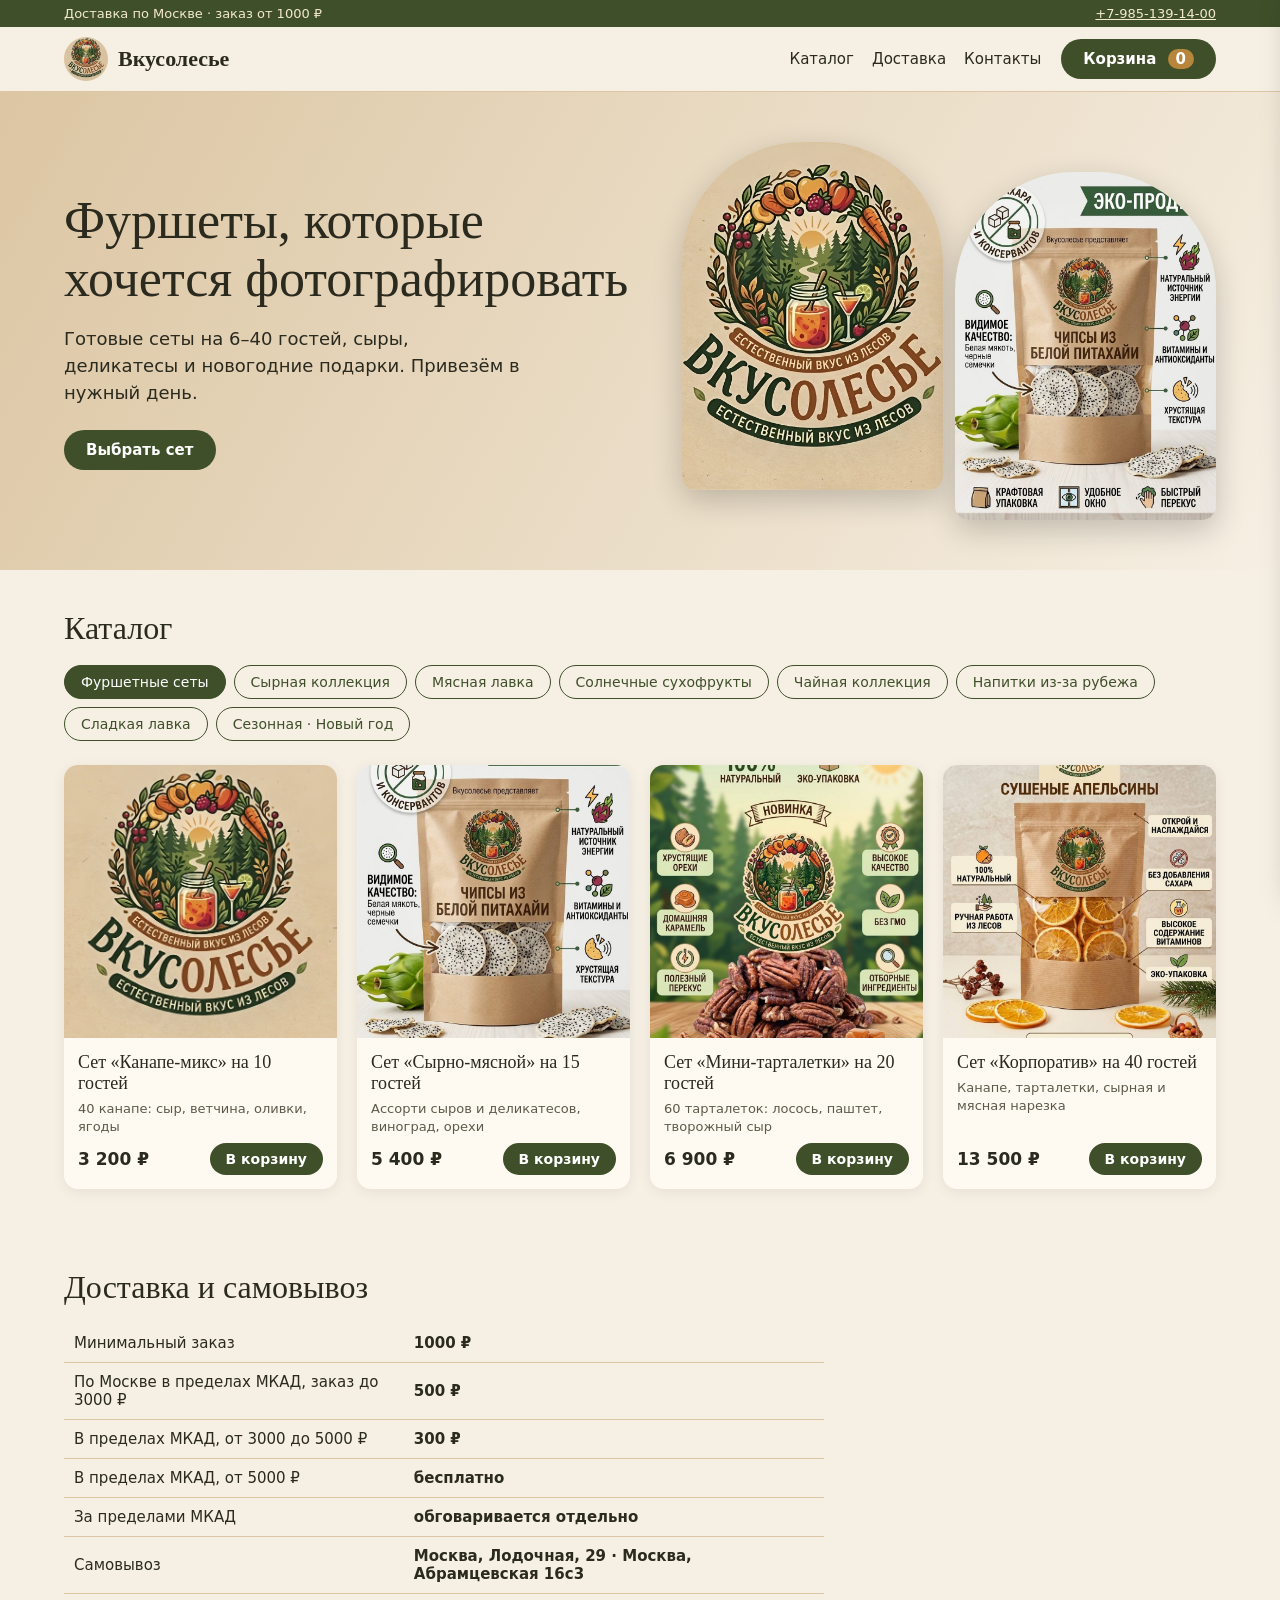
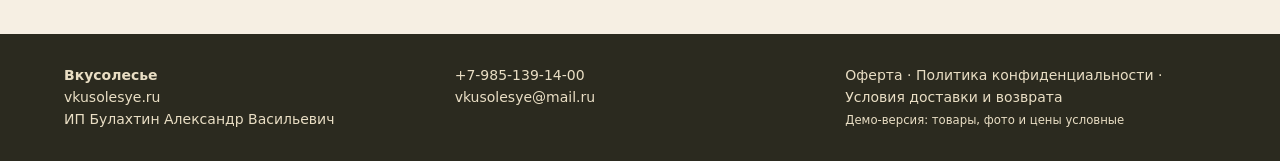
==== index.html @ ed5d7e38 "Демо: Вкусолесье" ====
<!doctype html>
<html lang="ru">
<head>
<meta charset="utf-8">
<meta name="viewport" content="width=device-width,initial-scale=1">
<title>Вкусолесье — фуршетные сеты, сыры, деликатесы в Москве</title>
<meta name="description" content="Фуршетные сеты, сырная и мясная лавка, сухофрукты, чай, сладости и новогодняя коллекция. Доставка по Москве.">
<link rel="stylesheet" href="style.css">
</head>
<body>
<div class="topbar"><span>Доставка по Москве · заказ от 1000 ₽</span><a href="tel:+79851391400">+7-985-139-14-00</a></div>
<header class="head">
  <a class="brand" href="#"><img src="img/logo.jpg" alt="Вкусолесье"><b>Вкусолесье</b></a>
  <nav class="nav"><a href="#catalog">Каталог</a><a href="#delivery">Доставка</a><a href="#contacts">Контакты</a></nav>
  <button class="cartbtn" id="openCart">Корзина <i id="cnt">0</i></button>
</header>
<section class="hero">
  <div><h1>Фуршеты, которые<br>хочется фотографировать</h1>
  <p>Готовые сеты на 6–40 гостей, сыры, деликатесы и новогодние подарки. Привезём в нужный день.</p>
  <a class="btn" href="#catalog">Выбрать сет</a></div>
  <div class="heroimgs"><img src="img/ref1.jpg" alt=""><img src="img/ref2.jpg" alt=""></div>
</section>
<main id="catalog">
  <h2>Каталог</h2>
  <div class="tabs" id="tabs"></div>
  <div class="grid" id="grid"></div>
</main>
<section id="delivery" class="info">
  <h2>Доставка и самовывоз</h2>
  <table>
   <tr><td>Минимальный заказ</td><td>1000 ₽</td></tr>
   <tr><td>По Москве в пределах МКАД, заказ до 3000 ₽</td><td>500 ₽</td></tr>
   <tr><td>В пределах МКАД, от 3000 до 5000 ₽</td><td>300 ₽</td></tr>
   <tr><td>В пределах МКАД, от 5000 ₽</td><td>бесплатно</td></tr>
   <tr><td>За пределами МКАД</td><td>обговаривается отдельно</td></tr>
   <tr><td>Самовывоз</td><td>Москва, Лодочная, 29 · Москва, Абрамцевская 16с3</td></tr>
  </table>
</section>
<footer id="contacts">
  <div><b>Вкусолесье</b><br>vkusolesye.ru<br>ИП Булахтин Александр Васильевич</div>
  <div>+7-985-139-14-00<br>vkusolesye@mail.ru</div>
  <div>Оферта · Политика конфиденциальности · Условия доставки и возврата<br><small>Демо-версия: товары, фото и цены условные</small></div>
</footer>

<aside class="drawer" id="drawer">
  <div class="dh"><h3>Корзина</h3><button id="closeCart">×</button></div>
  <div id="lines"></div>
  <div id="sum"></div>
  <button class="btn full" id="toCheckout">Оформить заказ</button>
</aside>
<div class="modal" id="modal"><form id="form" class="mbox">
  <h3>Оформление заказа</h3>
  <label>Имя<input name="name" required></label>
  <label>Телефон<input name="phone" required placeholder="+7"></label>
  <label>Способ получения<select name="mode" id="mode">
    <option value="msk">Доставка по Москве (в пределах МКАД)</option>
    <option value="out">Доставка за МКАД (стоимость обговаривается)</option>
    <option value="p1">Самовывоз: Москва, Лодочная, 29</option>
    <option value="p2">Самовывоз: Москва, Абрамцевская 16с3</option></select></label>
  <label id="addrw">Адрес доставки<input name="addr"></label>
  <label>Комментарий<textarea name="comment" rows="2"></textarea></label>
  <fieldset><legend>Оплата</legend>
    <label class="r"><input type="radio" name="pay" value="card" checked> Картой онлайн</label>
    <label class="r"><input type="radio" name="pay" value="sbp"> СБП</label>
    <label class="r"><input type="radio" name="pay" value="cash"> Наличными при получении</label>
    <div id="cardbox"><input placeholder="Номер карты" inputmode="numeric"><div class="two"><input placeholder="ММ/ГГ"><input placeholder="CVC"></div></div>
  </fieldset>
  <div id="msum"></div>
  <p id="err" class="err"></p>
  <div class="two"><button type="button" class="btn ghost" id="mclose">Назад</button><button class="btn">Подтвердить заказ</button></div>
  <small>Демо: оплата и отправка заявки на vkusolesye@mail.ru — заглушки.</small>
</form></div>
<div class="toast" id="toast"></div>
<script src="app.js"></script>
</body>
</html>
---- style.css ----
:root{--bg:#f6efe3;--sand:#dcc6a3;--green:#3f4f2a;--dark:#2b2a1f;--gold:#b8863b;--w:#fffaf1}
*{box-sizing:border-box}body{margin:0;font-family:Georgia,"Times New Roman",serif;background:var(--bg);color:var(--dark)}
a{color:inherit}h1,h2,h3{font-weight:normal;margin:0}
.topbar{background:var(--green);color:#f3e8d0;display:flex;justify-content:space-between;padding:6px 5vw;font:13px system-ui}
.head{position:sticky;top:0;z-index:5;background:var(--bg);display:flex;align-items:center;gap:20px;padding:10px 5vw;border-bottom:1px solid var(--sand)}
.brand{display:flex;align-items:center;gap:10px;text-decoration:none;font-size:22px}.brand img{width:44px;height:44px;border-radius:50%;object-fit:cover}
.nav{margin-left:auto;display:flex;gap:18px;font:15px system-ui}.nav a{text-decoration:none}
.cartbtn,.btn{font:600 15px system-ui;background:var(--green);color:#fff;border:0;border-radius:24px;padding:11px 22px;cursor:pointer;text-decoration:none;display:inline-block;text-align:center}
.cartbtn i{font-style:normal;background:var(--gold);border-radius:12px;padding:1px 8px;margin-left:6px}
.btn.ghost{background:transparent;color:var(--green);border:1px solid var(--green)}.btn.full{width:100%}
.hero{display:grid;grid-template-columns:1.1fr 1fr;gap:30px;align-items:center;padding:50px 5vw;background:linear-gradient(120deg,var(--sand),var(--bg))}
.hero h1{font-size:clamp(30px,4.5vw,52px);line-height:1.1}.hero p{font:18px/1.5 system-ui;max-width:460px;margin:18px 0 24px}
.heroimgs{display:grid;grid-template-columns:1fr 1fr;gap:12px}.heroimgs img{width:100%;aspect-ratio:3/4;object-fit:cover;border-radius:120px 120px 14px 14px;box-shadow:0 10px 30px #0003}
.heroimgs img+img{margin-top:30px}
main,.info{padding:40px 5vw}h2{font-size:32px;margin-bottom:18px}
.tabs{display:flex;gap:8px;flex-wrap:wrap;margin-bottom:24px}
.tabs button{font:14px system-ui;border:1px solid var(--green);background:none;color:var(--green);border-radius:20px;padding:8px 16px;cursor:pointer}
.tabs button.on{background:var(--green);color:#fff}
.grid{display:grid;grid-template-columns:repeat(auto-fill,minmax(230px,1fr));gap:20px}
.card{background:var(--w);border-radius:14px;overflow:hidden;box-shadow:0 3px 14px #0001;display:flex;flex-direction:column}
.card img{width:100%;aspect-ratio:1;object-fit:cover}.card .b{padding:14px;display:flex;flex-direction:column;gap:6px;flex:1}
.card h3{font-size:18px}.card p{font:13px/1.4 system-ui;color:#5b5a4a;margin:0;flex:1}
.card .row{display:flex;justify-content:space-between;align-items:center;font:600 17px system-ui}
.card .btn{padding:8px 16px;font-size:14px}.tag{font:12px system-ui;color:var(--gold)}
.info table{border-collapse:collapse;width:100%;max-width:760px;font:15px system-ui}.info td{padding:10px;border-bottom:1px solid var(--sand)}.info td:last-child{font-weight:600}
footer{background:var(--dark);color:#e9dec4;display:grid;grid-template-columns:repeat(auto-fit,minmax(220px,1fr));gap:20px;padding:30px 5vw;font:14px/1.6 system-ui}
.drawer{position:fixed;top:0;right:0;height:100%;width:min(420px,100%);background:var(--w);box-shadow:-8px 0 30px #0004;transform:translateX(105%);transition:.3s;z-index:20;padding:18px;display:flex;flex-direction:column;font-family:system-ui}
.drawer.open{transform:none}.dh{display:flex;justify-content:space-between}.dh button{font-size:28px;background:none;border:0;cursor:pointer}
#lines{flex:1;overflow:auto}.line{border-bottom:1px solid var(--sand);padding:10px 0;font-size:14px}
.line .t{display:flex;justify-content:space-between;gap:8px}.line .q button{width:26px;height:26px;border-radius:50%;border:1px solid var(--green);background:none;cursor:pointer}
.line label{display:block;margin-top:6px;font-size:12px;color:#5b5a4a}.line input{margin-left:6px}
#sum,#msum{padding:10px 0;font-size:14px;line-height:1.7}#sum b,#msum b{font-size:17px}
.modal{position:fixed;inset:0;background:#0007;display:none;align-items:center;justify-content:center;z-index:30;padding:10px}.modal.open{display:flex}
.mbox{background:var(--w);border-radius:14px;padding:22px;width:min(480px,100%);max-height:94vh;overflow:auto;font:14px system-ui;display:flex;flex-direction:column;gap:10px}
.mbox h3{font:24px Georgia,serif}.mbox label{display:flex;flex-direction:column;gap:4px}.mbox label.r{flex-direction:row;gap:8px}
.mbox input:not([type=radio]),.mbox select,.mbox textarea{padding:9px;border:1px solid var(--sand);border-radius:8px;font:inherit}
.two{display:grid;grid-template-columns:1fr 1fr;gap:8px}#cardbox{display:flex;flex-direction:column;gap:8px;margin-top:8px}
fieldset{border:1px solid var(--sand);border-radius:8px}.err{color:#b3261e;margin:0;min-height:1em}
.toast{position:fixed;left:50%;bottom:24px;transform:translate(-50%,80px);background:var(--dark);color:#fff;padding:12px 22px;border-radius:24px;font:14px system-ui;transition:.3s;z-index:40;opacity:0}.toast.show{transform:translate(-50%,0);opacity:1}
@media(max-width:700px){.hero{grid-template-columns:1fr}.nav{display:none}.cartbtn{margin-left:auto}.topbar span{display:none}}
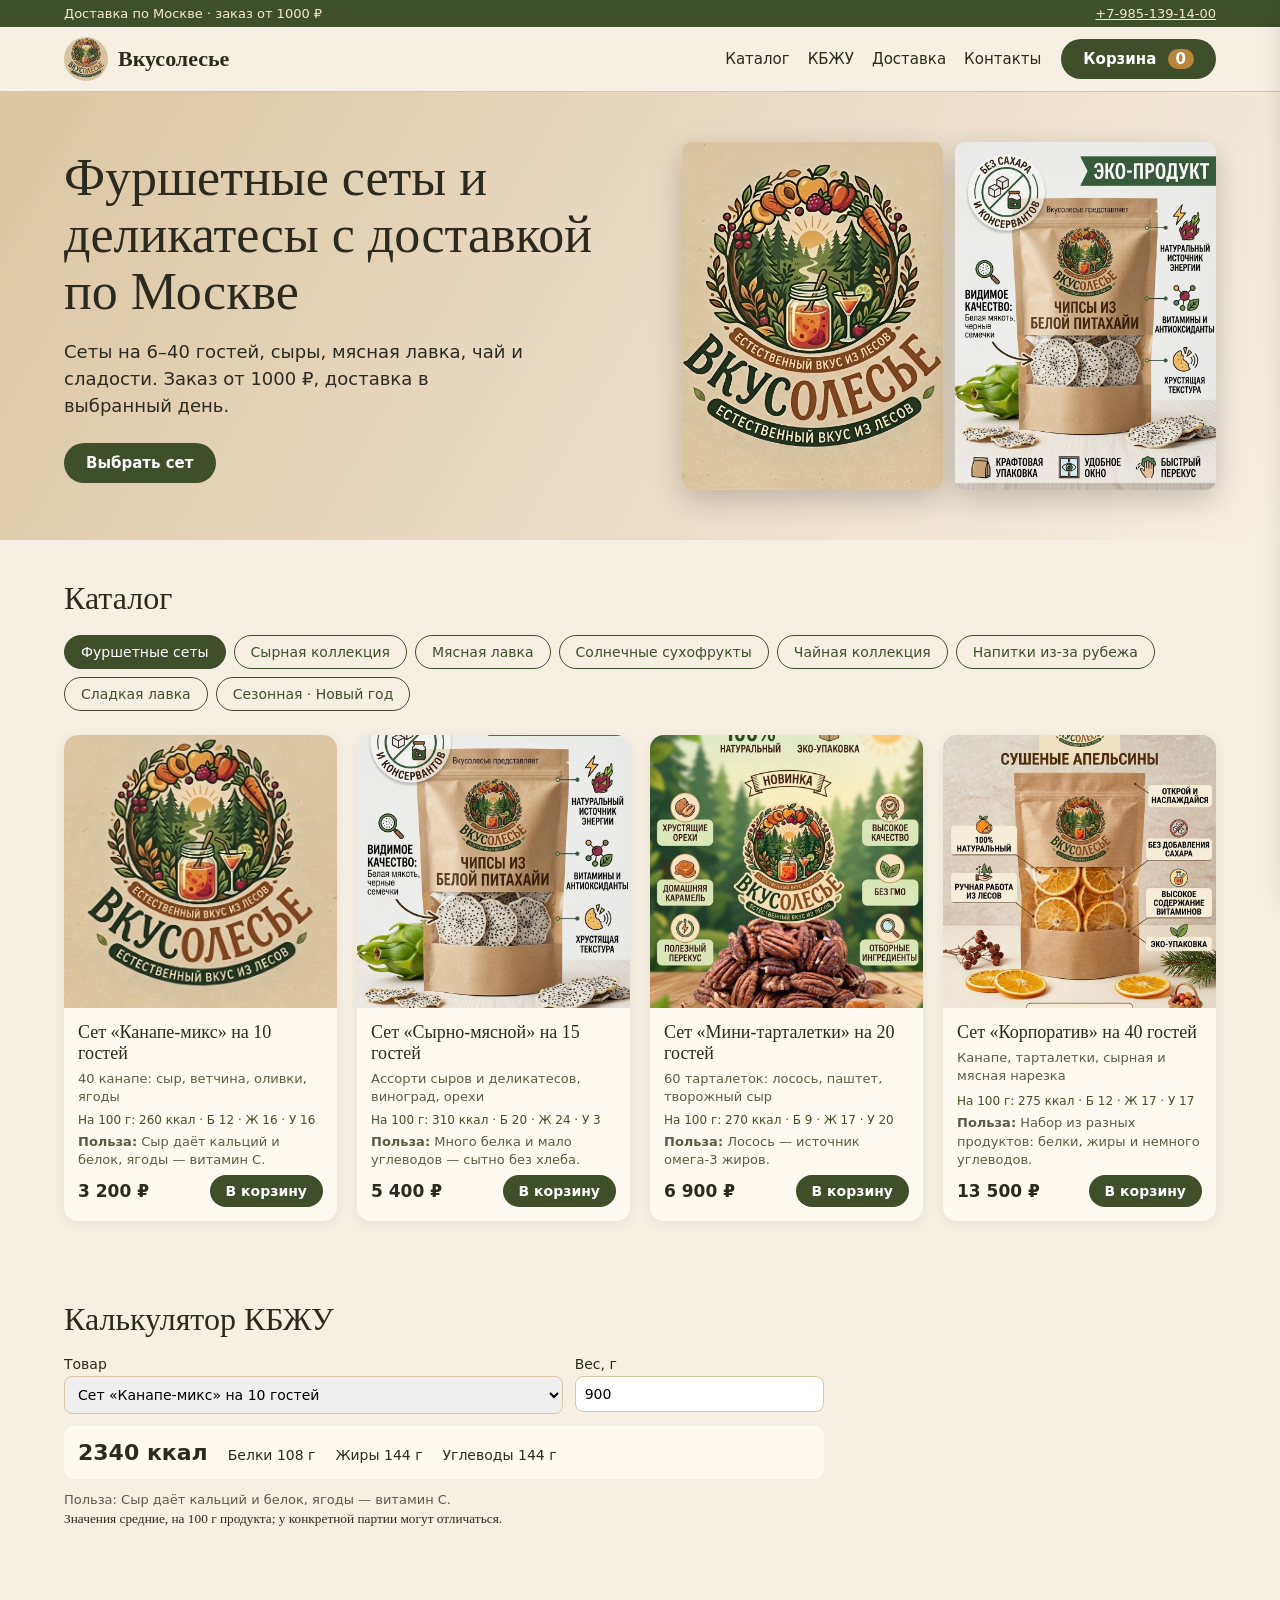
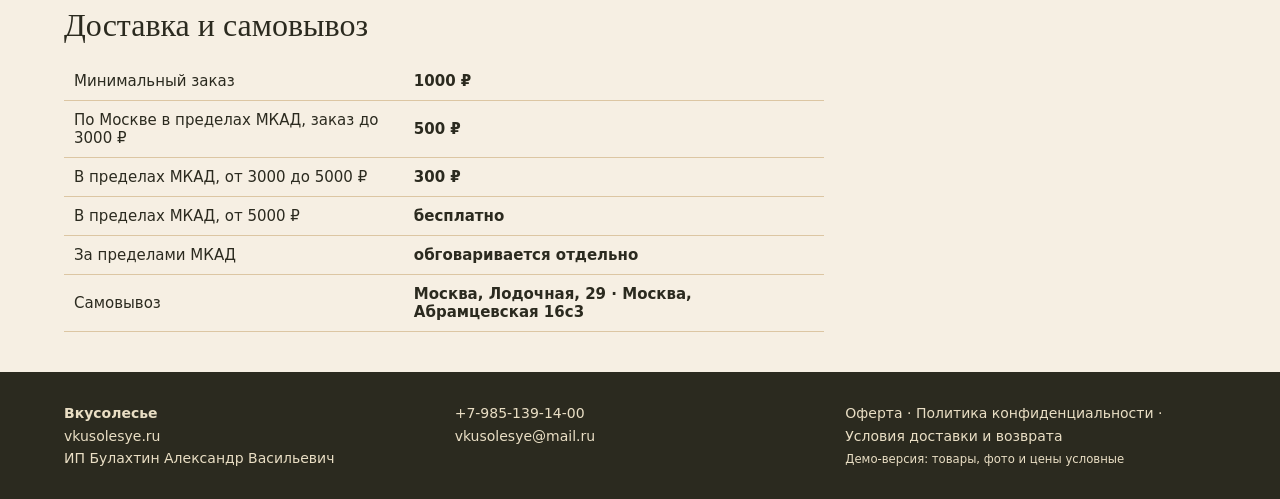
==== commit 0cfafdf0: "КБЖУ, польза, упрощены тексты" ====
--- a/index.html
+++ b/index.html
@@ -11,12 +11,12 @@
 <div class="topbar"><span>Доставка по Москве · заказ от 1000 ₽</span><a href="tel:+79851391400">+7-985-139-14-00</a></div>
 <header class="head">
   <a class="brand" href="#"><img src="img/logo.jpg" alt="Вкусолесье"><b>Вкусолесье</b></a>
-  <nav class="nav"><a href="#catalog">Каталог</a><a href="#delivery">Доставка</a><a href="#contacts">Контакты</a></nav>
+  <nav class="nav"><a href="#catalog">Каталог</a><a href="#calc">КБЖУ</a><a href="#delivery">Доставка</a><a href="#contacts">Контакты</a></nav>
   <button class="cartbtn" id="openCart">Корзина <i id="cnt">0</i></button>
 </header>
 <section class="hero">
-  <div><h1>Фуршеты, которые<br>хочется фотографировать</h1>
-  <p>Готовые сеты на 6–40 гостей, сыры, деликатесы и новогодние подарки. Привезём в нужный день.</p>
+  <div><h1>Фуршетные сеты и деликатесы с доставкой по Москве</h1>
+  <p>Сеты на 6–40 гостей, сыры, мясная лавка, чай и сладости. Заказ от 1000 ₽, доставка в выбранный день.</p>
   <a class="btn" href="#catalog">Выбрать сет</a></div>
   <div class="heroimgs"><img src="img/ref1.jpg" alt=""><img src="img/ref2.jpg" alt=""></div>
 </section>
@@ -25,6 +25,16 @@
   <div class="tabs" id="tabs"></div>
   <div class="grid" id="grid"></div>
 </main>
+<section id="calc" class="info">
+  <h2>Калькулятор КБЖУ</h2>
+  <div class="calc">
+    <label>Товар<select id="cprod"></select></label>
+    <label>Вес, г<input id="cg" type="number" min="1" value="100"></label>
+    <div id="cres" class="cres"></div>
+    <div id="cgood" class="good"></div>
+  </div>
+  <small>Значения средние, на 100 г продукта; у конкретной партии могут отличаться.</small>
+</section>
 <section id="delivery" class="info">
   <h2>Доставка и самовывоз</h2>
   <table>
--- a/style.css
+++ b/style.css
@@ -10,8 +10,8 @@
 .btn.ghost{background:transparent;color:var(--green);border:1px solid var(--green)}.btn.full{width:100%}
 .hero{display:grid;grid-template-columns:1.1fr 1fr;gap:30px;align-items:center;padding:50px 5vw;background:linear-gradient(120deg,var(--sand),var(--bg))}
 .hero h1{font-size:clamp(30px,4.5vw,52px);line-height:1.1}.hero p{font:18px/1.5 system-ui;max-width:460px;margin:18px 0 24px}
-.heroimgs{display:grid;grid-template-columns:1fr 1fr;gap:12px}.heroimgs img{width:100%;aspect-ratio:3/4;object-fit:cover;border-radius:120px 120px 14px 14px;box-shadow:0 10px 30px #0003}
-.heroimgs img+img{margin-top:30px}
+.heroimgs{display:grid;grid-template-columns:1fr 1fr;gap:12px}.heroimgs img{width:100%;aspect-ratio:3/4;object-fit:cover;border-radius:10px;box-shadow:0 10px 30px #0003}
+
 main,.info{padding:40px 5vw}h2{font-size:32px;margin-bottom:18px}
 .tabs{display:flex;gap:8px;flex-wrap:wrap;margin-bottom:24px}
 .tabs button{font:14px system-ui;border:1px solid var(--green);background:none;color:var(--green);border-radius:20px;padding:8px 16px;cursor:pointer}
@@ -37,4 +37,7 @@
 .two{display:grid;grid-template-columns:1fr 1fr;gap:8px}#cardbox{display:flex;flex-direction:column;gap:8px;margin-top:8px}
 fieldset{border:1px solid var(--sand);border-radius:8px}.err{color:#b3261e;margin:0;min-height:1em}
 .toast{position:fixed;left:50%;bottom:24px;transform:translate(-50%,80px);background:var(--dark);color:#fff;padding:12px 22px;border-radius:24px;font:14px system-ui;transition:.3s;z-index:40;opacity:0}.toast.show{transform:translate(-50%,0);opacity:1}
-@media(max-width:700px){.hero{grid-template-columns:1fr}.nav{display:none}.cartbtn{margin-left:auto}.topbar span{display:none}}+@media(max-width:700px){.hero{grid-template-columns:1fr}.nav{display:none}.cartbtn{margin-left:auto}.topbar span{display:none}}
+.kb{font:12px system-ui;color:var(--green)}.good{font:13px/1.4 system-ui;color:#5b5a4a}
+.calc{display:grid;grid-template-columns:2fr 1fr;gap:12px;max-width:760px;font:14px system-ui}.calc label{display:flex;flex-direction:column;gap:4px}.calc select,.calc input{padding:9px;border:1px solid var(--sand);border-radius:8px;font:inherit}.cres,.calc .good{grid-column:1/-1}.cres{display:flex;flex-wrap:wrap;gap:8px 20px;background:var(--w);padding:14px;border-radius:10px;align-items:baseline}.cres b{font-size:22px}
+@media(max-width:700px){.calc{grid-template-columns:1fr}}
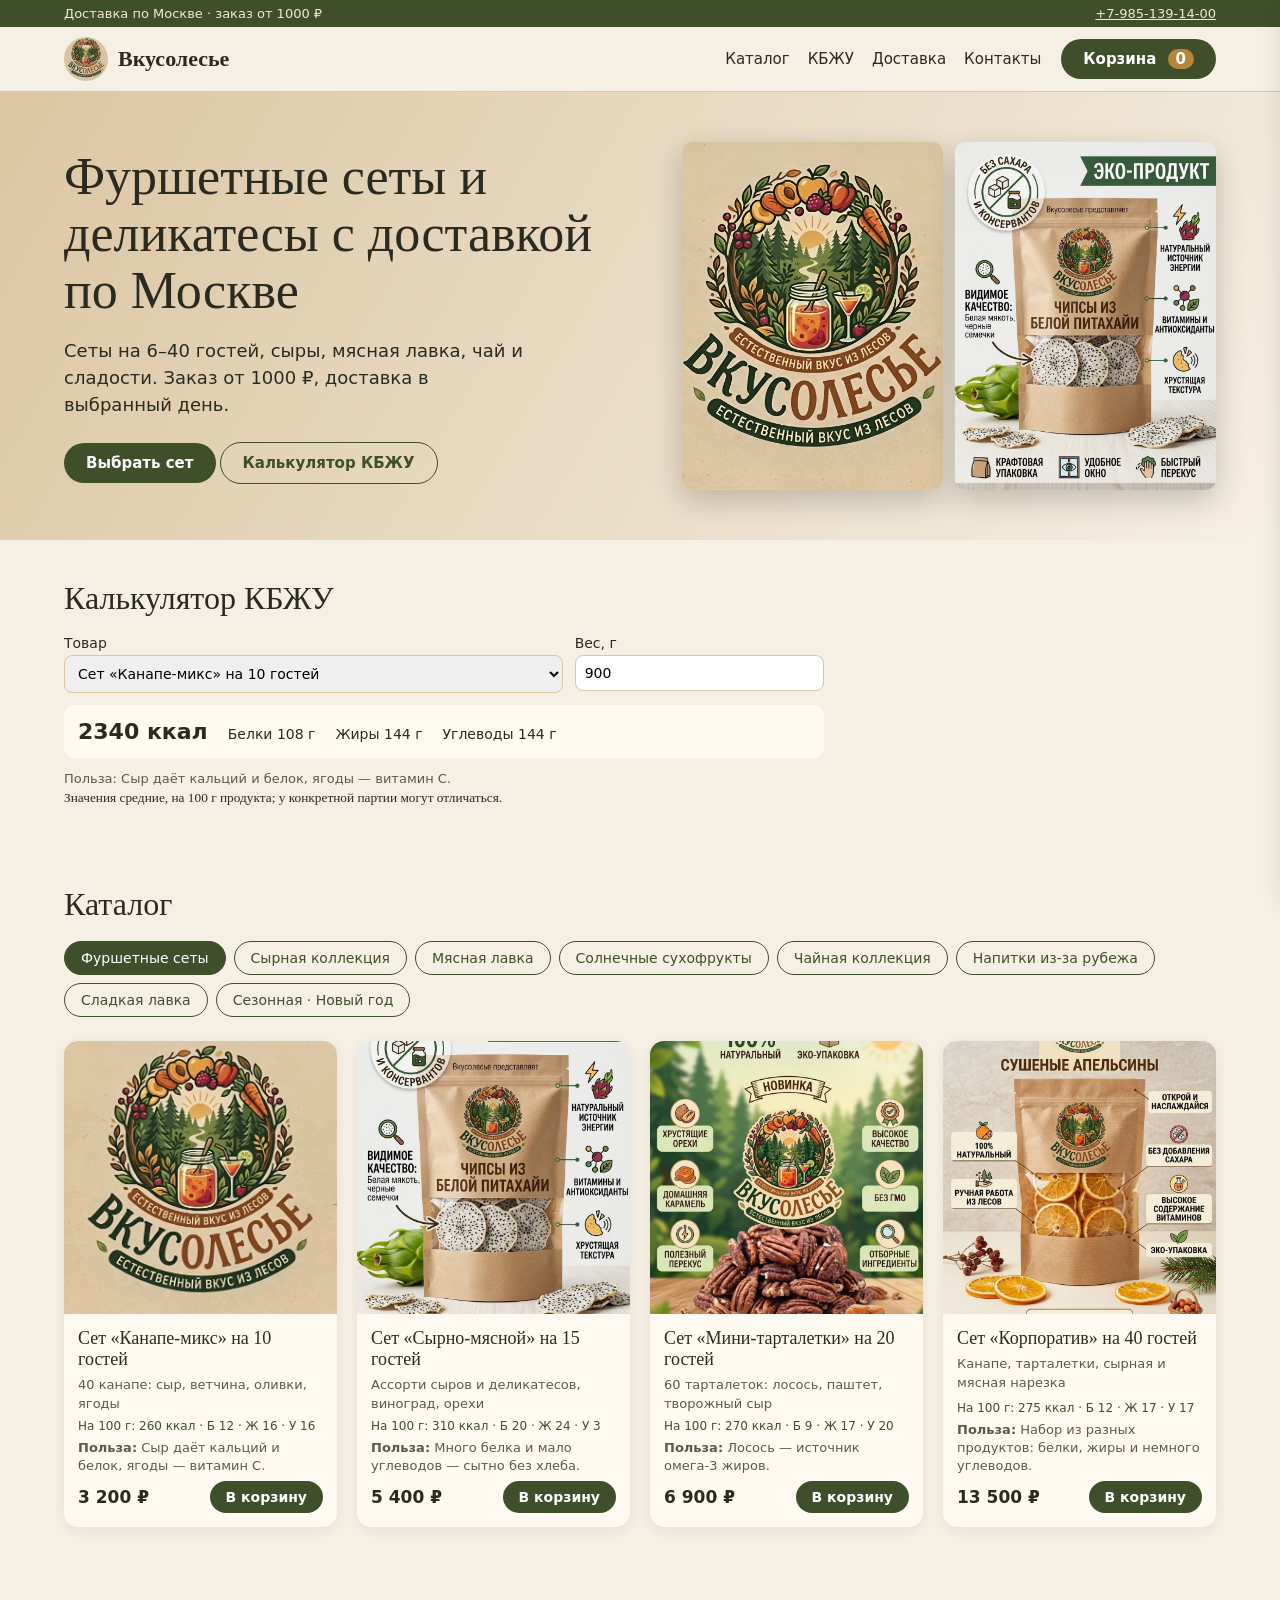
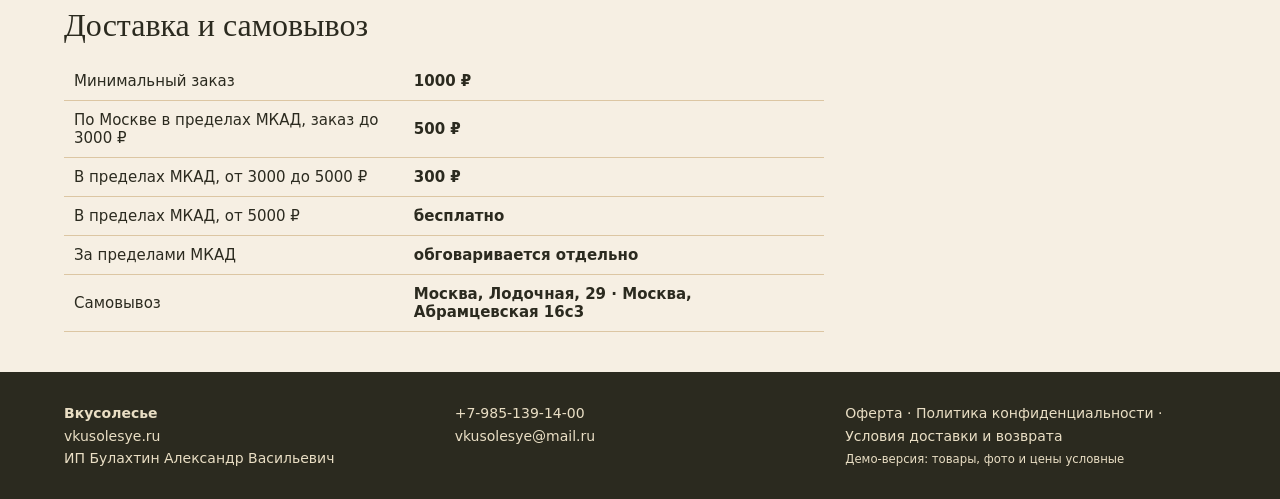
==== commit 3301ce74: "КБЖУ выше каталога, сброс кэша" ====
--- a/index.html
+++ b/index.html
@@ -5,7 +5,7 @@
 <meta name="viewport" content="width=device-width,initial-scale=1">
 <title>Вкусолесье — фуршетные сеты, сыры, деликатесы в Москве</title>
 <meta name="description" content="Фуршетные сеты, сырная и мясная лавка, сухофрукты, чай, сладости и новогодняя коллекция. Доставка по Москве.">
-<link rel="stylesheet" href="style.css">
+<link rel="stylesheet" href="style.css?v=2">
 </head>
 <body>
 <div class="topbar"><span>Доставка по Москве · заказ от 1000 ₽</span><a href="tel:+79851391400">+7-985-139-14-00</a></div>
@@ -17,14 +17,9 @@
 <section class="hero">
   <div><h1>Фуршетные сеты и деликатесы с доставкой по Москве</h1>
   <p>Сеты на 6–40 гостей, сыры, мясная лавка, чай и сладости. Заказ от 1000 ₽, доставка в выбранный день.</p>
-  <a class="btn" href="#catalog">Выбрать сет</a></div>
+  <a class="btn" href="#catalog">Выбрать сет</a> <a class="btn ghost" href="#calc">Калькулятор КБЖУ</a></div>
   <div class="heroimgs"><img src="img/ref1.jpg" alt=""><img src="img/ref2.jpg" alt=""></div>
 </section>
-<main id="catalog">
-  <h2>Каталог</h2>
-  <div class="tabs" id="tabs"></div>
-  <div class="grid" id="grid"></div>
-</main>
 <section id="calc" class="info">
   <h2>Калькулятор КБЖУ</h2>
   <div class="calc">
@@ -35,6 +30,11 @@
   </div>
   <small>Значения средние, на 100 г продукта; у конкретной партии могут отличаться.</small>
 </section>
+<main id="catalog">
+  <h2>Каталог</h2>
+  <div class="tabs" id="tabs"></div>
+  <div class="grid" id="grid"></div>
+</main>
 <section id="delivery" class="info">
   <h2>Доставка и самовывоз</h2>
   <table>
@@ -81,6 +81,6 @@
   <small>Демо: оплата и отправка заявки на vkusolesye@mail.ru — заглушки.</small>
 </form></div>
 <div class="toast" id="toast"></div>
-<script src="app.js"></script>
+<script src="app.js?v=2"></script>
 </body>
 </html>
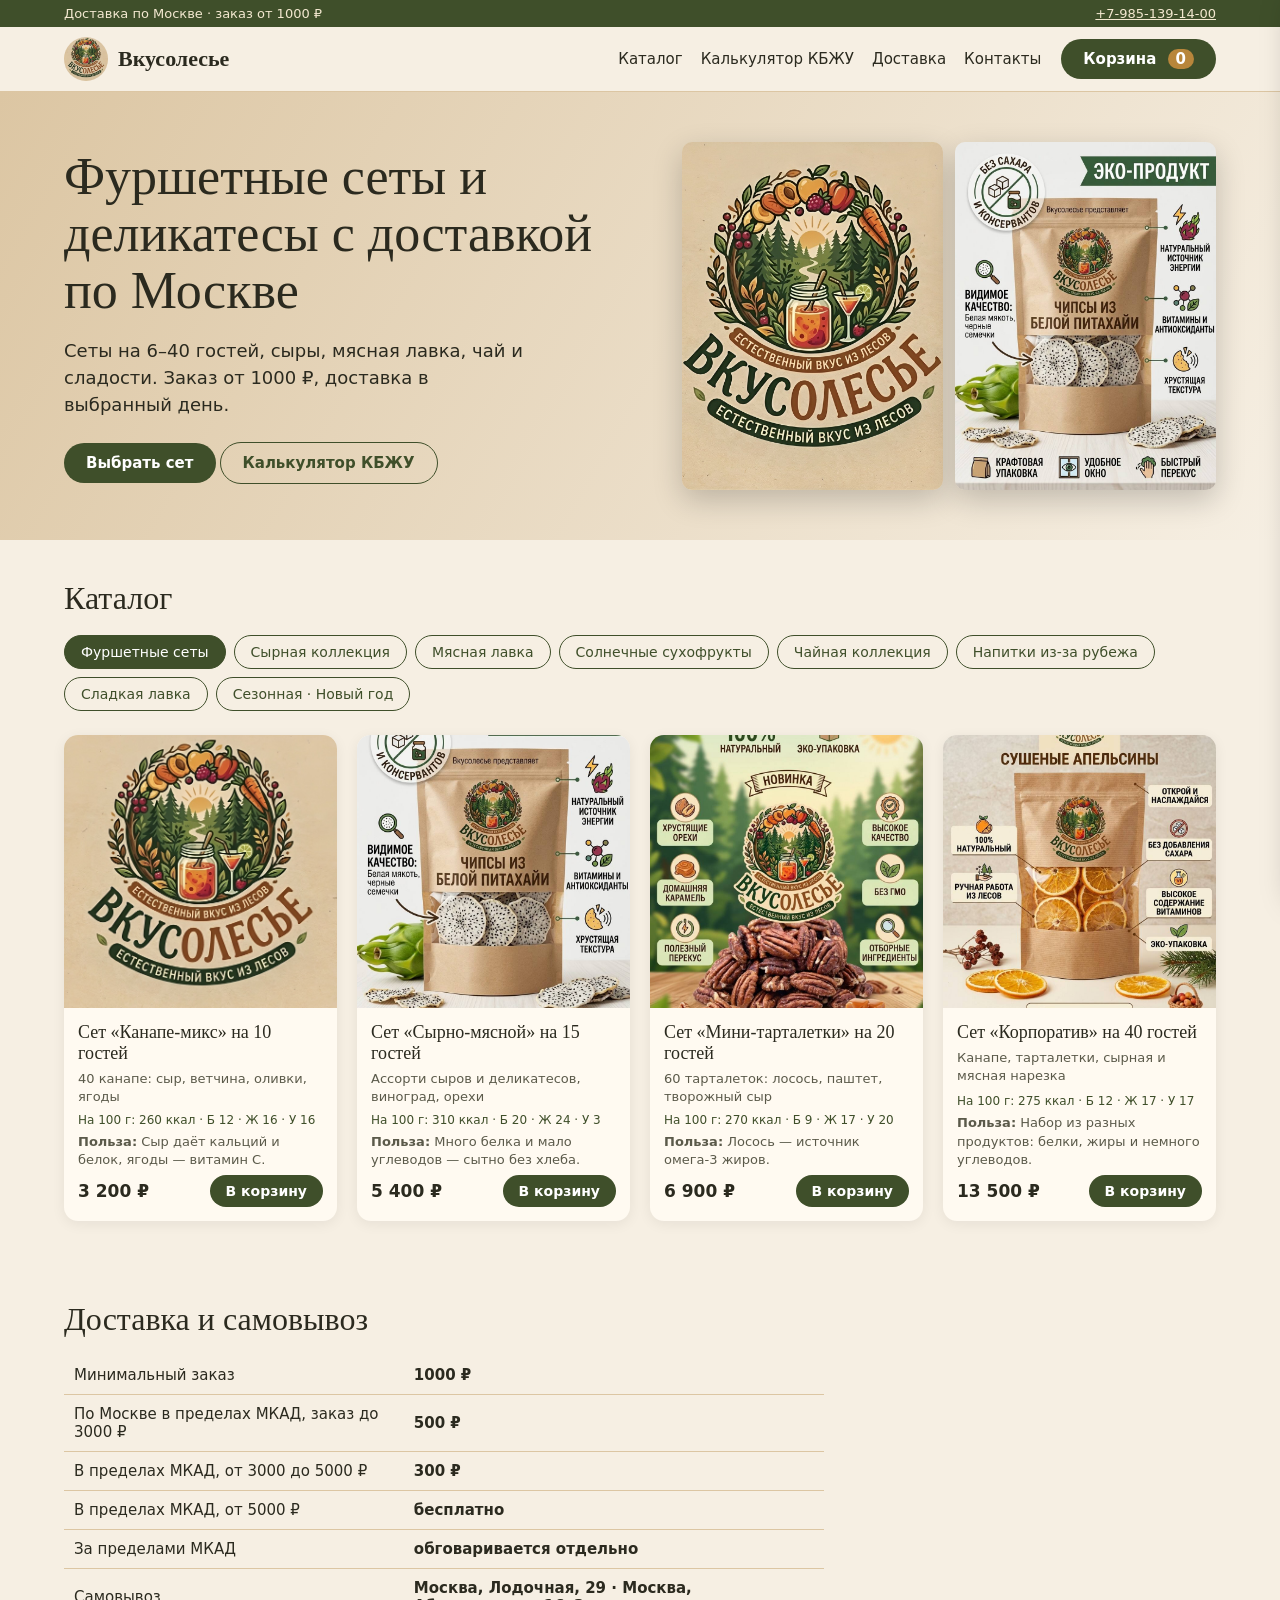
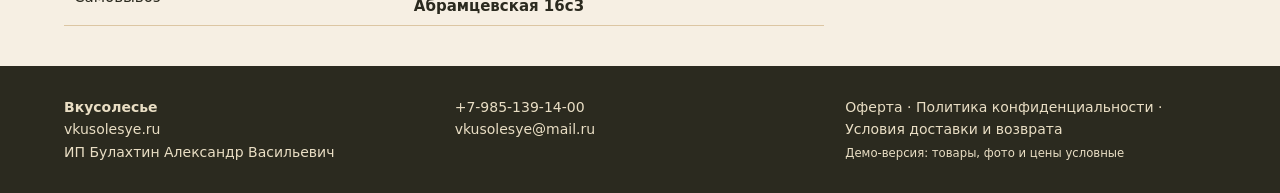
==== commit 64629e9b: "КБЖУ вынесен на отдельную страницу" ====
--- a/index.html
+++ b/index.html
@@ -5,30 +5,20 @@
 <meta name="viewport" content="width=device-width,initial-scale=1">
 <title>Вкусолесье — фуршетные сеты, сыры, деликатесы в Москве</title>
 <meta name="description" content="Фуршетные сеты, сырная и мясная лавка, сухофрукты, чай, сладости и новогодняя коллекция. Доставка по Москве.">
-<link rel="stylesheet" href="style.css?v=2">
+<link rel="stylesheet" href="style.css?v=3">
 </head>
 <body>
 <div class="topbar"><span>Доставка по Москве · заказ от 1000 ₽</span><a href="tel:+79851391400">+7-985-139-14-00</a></div>
 <header class="head">
   <a class="brand" href="#"><img src="img/logo.jpg" alt="Вкусолесье"><b>Вкусолесье</b></a>
-  <nav class="nav"><a href="#catalog">Каталог</a><a href="#calc">КБЖУ</a><a href="#delivery">Доставка</a><a href="#contacts">Контакты</a></nav>
+  <nav class="nav"><a href="#catalog">Каталог</a><a href="calc.html">Калькулятор КБЖУ</a><a href="#delivery">Доставка</a><a href="#contacts">Контакты</a></nav>
   <button class="cartbtn" id="openCart">Корзина <i id="cnt">0</i></button>
 </header>
 <section class="hero">
   <div><h1>Фуршетные сеты и деликатесы с доставкой по Москве</h1>
   <p>Сеты на 6–40 гостей, сыры, мясная лавка, чай и сладости. Заказ от 1000 ₽, доставка в выбранный день.</p>
-  <a class="btn" href="#catalog">Выбрать сет</a> <a class="btn ghost" href="#calc">Калькулятор КБЖУ</a></div>
+  <a class="btn" href="#catalog">Выбрать сет</a> <a class="btn ghost" href="calc.html">Калькулятор КБЖУ</a></div>
   <div class="heroimgs"><img src="img/ref1.jpg" alt=""><img src="img/ref2.jpg" alt=""></div>
-</section>
-<section id="calc" class="info">
-  <h2>Калькулятор КБЖУ</h2>
-  <div class="calc">
-    <label>Товар<select id="cprod"></select></label>
-    <label>Вес, г<input id="cg" type="number" min="1" value="100"></label>
-    <div id="cres" class="cres"></div>
-    <div id="cgood" class="good"></div>
-  </div>
-  <small>Значения средние, на 100 г продукта; у конкретной партии могут отличаться.</small>
 </section>
 <main id="catalog">
   <h2>Каталог</h2>
@@ -81,6 +71,7 @@
   <small>Демо: оплата и отправка заявки на vkusolesye@mail.ru — заглушки.</small>
 </form></div>
 <div class="toast" id="toast"></div>
-<script src="app.js?v=2"></script>
+<script src="data.js?v=3"></script>
+<script src="app.js?v=3"></script>
 </body>
 </html>
--- a/style.css
+++ b/style.css
@@ -41,3 +41,15 @@
 .kb{font:12px system-ui;color:var(--green)}.good{font:13px/1.4 system-ui;color:#5b5a4a}
 .calc{display:grid;grid-template-columns:2fr 1fr;gap:12px;max-width:760px;font:14px system-ui}.calc label{display:flex;flex-direction:column;gap:4px}.calc select,.calc input{padding:9px;border:1px solid var(--sand);border-radius:8px;font:inherit}.cres,.calc .good{grid-column:1/-1}.cres{display:flex;flex-wrap:wrap;gap:8px 20px;background:var(--w);padding:14px;border-radius:10px;align-items:baseline}.cres b{font-size:22px}
 @media(max-width:700px){.calc{grid-template-columns:1fr}}
+.chero{padding:44px 5vw 20px;background:linear-gradient(120deg,var(--sand),var(--bg))}.chero h1{font-size:clamp(30px,4vw,46px)}.chero p{font:17px system-ui;margin:10px 0 0;max-width:560px}
+.cwrap{display:grid;grid-template-columns:1.3fr 1fr;gap:24px;padding:30px 5vw;align-items:start}
+.cpanel{background:var(--w);border-radius:16px;padding:22px;box-shadow:0 3px 14px #0001}.cpanel h2{font-size:24px;margin-bottom:14px}
+.crow{display:grid;grid-template-columns:1fr 90px auto 32px;gap:8px;align-items:center;margin-bottom:10px;font:14px system-ui}
+.crow select,.crow input{padding:10px;border:1px solid var(--sand);border-radius:8px;font:inherit;min-width:0}.crow button{border:0;background:none;font-size:22px;cursor:pointer;color:#8a7a5a}
+.donutwrap{display:flex;gap:24px;align-items:center;flex-wrap:wrap;margin-bottom:12px}
+.donut{width:170px;height:170px;border-radius:50%;display:grid;place-items:center;background:#e7dcc6}.donut>div{width:112px;height:112px;border-radius:50%;background:var(--w);display:flex;flex-direction:column;align-items:center;justify-content:center}.donut b{font-size:30px}.donut span{font:13px system-ui;color:#5b5a4a}
+.legend{list-style:none;margin:0;padding:0;font:15px/2 system-ui}.legend i{display:inline-block;width:12px;height:12px;border-radius:50%;margin-right:8px}.legend em{font-style:normal;color:#8a7a5a;margin-left:4px}
+.benefits{padding:10px 5vw 40px}.benefits h2{font-size:28px;margin-bottom:16px}
+.bgrid{display:grid;grid-template-columns:repeat(auto-fill,minmax(300px,1fr));gap:16px}
+.bcard{display:flex;gap:14px;background:var(--w);border-radius:14px;padding:12px;box-shadow:0 3px 14px #0001}.bcard img{width:84px;height:84px;object-fit:cover;border-radius:10px;flex:none}.bcard h3{font-size:17px}.bcard p{font:14px/1.4 system-ui;margin:4px 0}.bcard small{font:12px system-ui;color:var(--green)}
+@media(max-width:800px){.cwrap{grid-template-columns:1fr}.crow{grid-template-columns:1fr 80px auto 28px}}
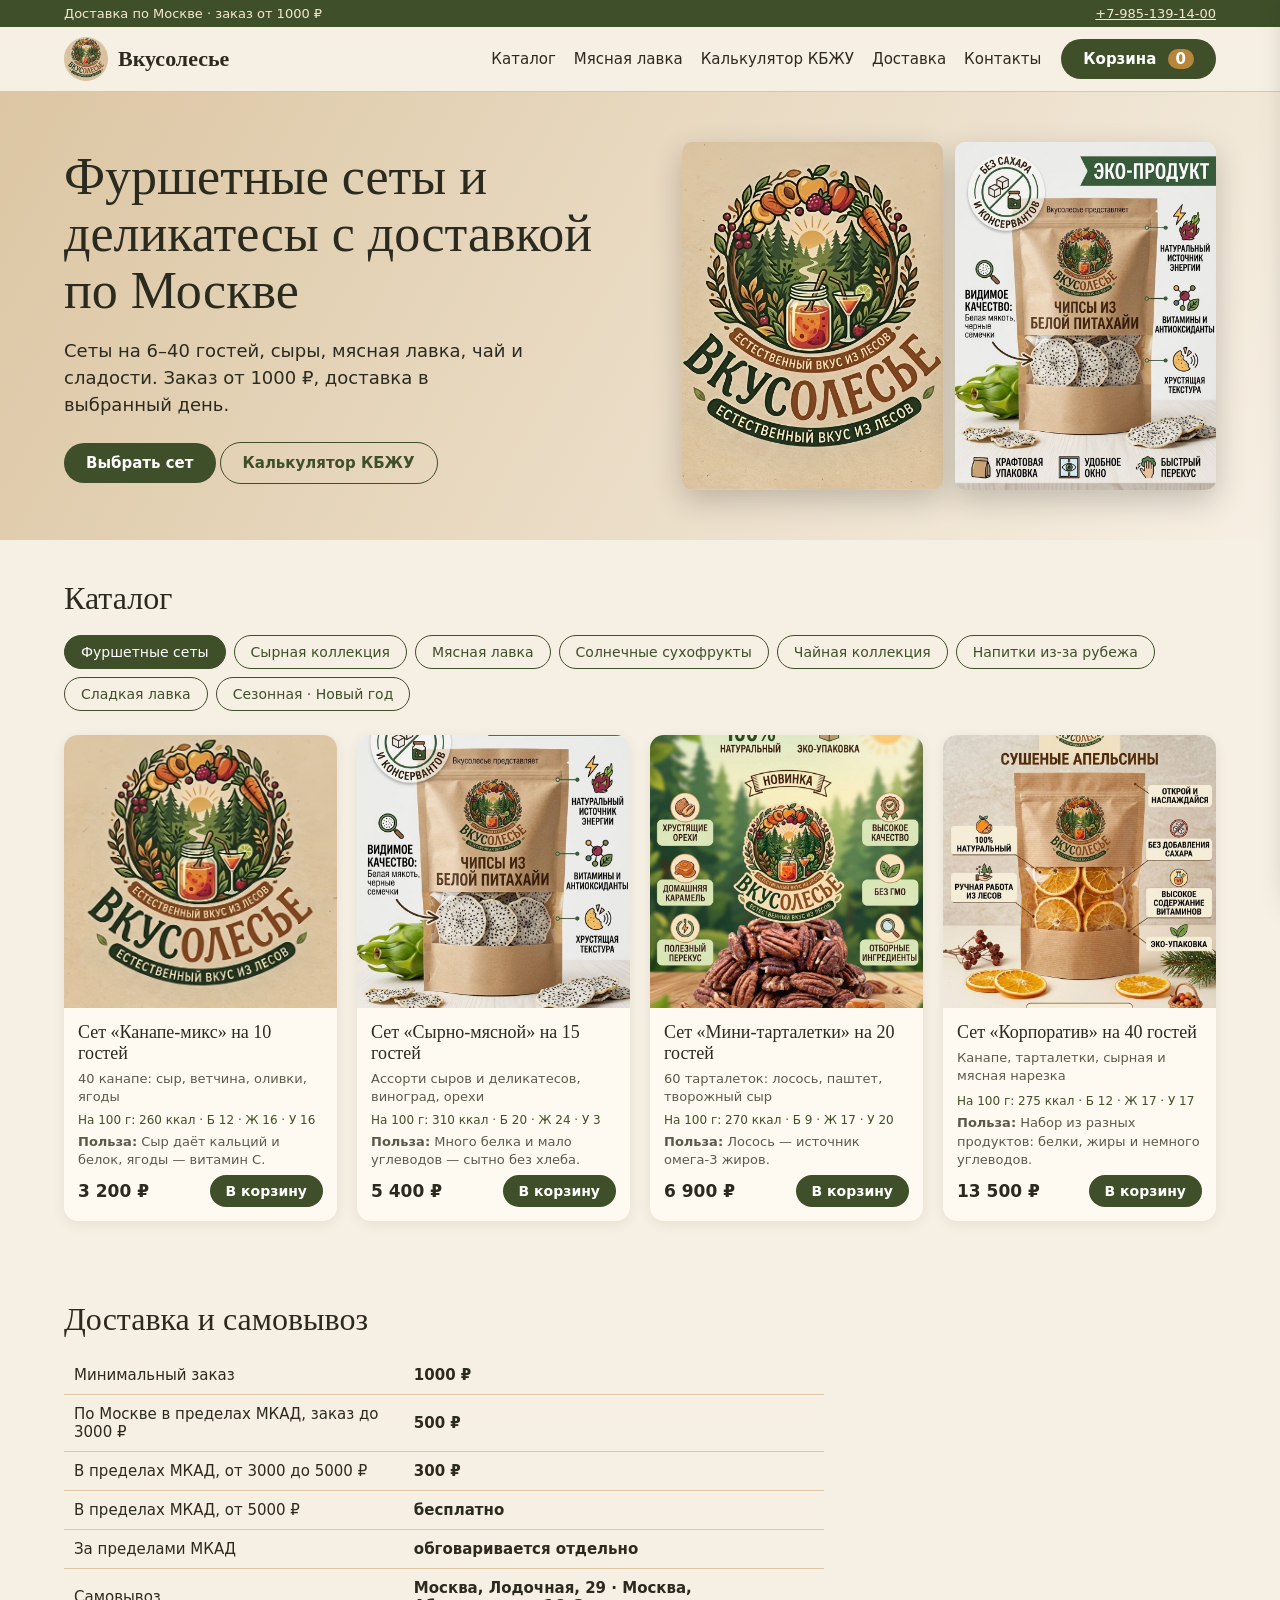
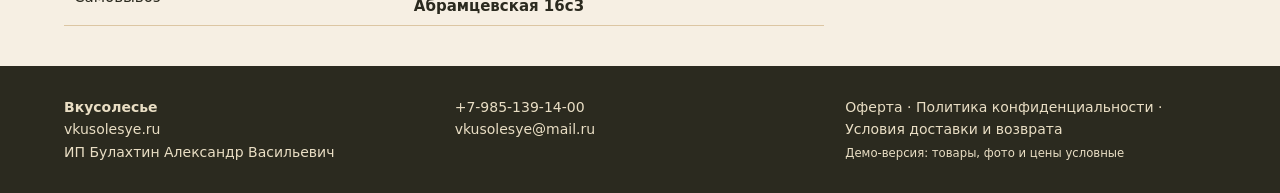
==== commit 7639e537: "Мясная лавка: отдельная страница" ====
--- a/index.html
+++ b/index.html
@@ -11,7 +11,7 @@
 <div class="topbar"><span>Доставка по Москве · заказ от 1000 ₽</span><a href="tel:+79851391400">+7-985-139-14-00</a></div>
 <header class="head">
   <a class="brand" href="#"><img src="img/logo.jpg" alt="Вкусолесье"><b>Вкусолесье</b></a>
-  <nav class="nav"><a href="#catalog">Каталог</a><a href="calc.html">Калькулятор КБЖУ</a><a href="#delivery">Доставка</a><a href="#contacts">Контакты</a></nav>
+  <nav class="nav"><a href="#catalog">Каталог</a><a href="meat.html">Мясная лавка</a><a href="calc.html">Калькулятор КБЖУ</a><a href="#delivery">Доставка</a><a href="#contacts">Контакты</a></nav>
   <button class="cartbtn" id="openCart">Корзина <i id="cnt">0</i></button>
 </header>
 <section class="hero">
--- a/style.css
+++ b/style.css
@@ -52,4 +52,6 @@
 .benefits{padding:10px 5vw 40px}.benefits h2{font-size:28px;margin-bottom:16px}
 .bgrid{display:grid;grid-template-columns:repeat(auto-fill,minmax(300px,1fr));gap:16px}
 .bcard{display:flex;gap:14px;background:var(--w);border-radius:14px;padding:12px;box-shadow:0 3px 14px #0001}.bcard img{width:84px;height:84px;object-fit:cover;border-radius:10px;flex:none}.bcard h3{font-size:17px}.bcard p{font:14px/1.4 system-ui;margin:4px 0}.bcard small{font:12px system-ui;color:var(--green)}
-@media(max-width:800px){.cwrap{grid-template-columns:1fr}.crow{grid-template-columns:1fr 80px auto 28px}}+@media(max-width:800px){.cwrap{grid-template-columns:1fr}.crow{grid-template-columns:1fr 80px auto 28px}}
+.nf{aspect-ratio:1;display:grid;place-items:center;text-align:center;padding:12px;background:var(--sand);color:#6b5a3a;font:13px system-ui}
+.hero:has(.heroimgs)~x{}
